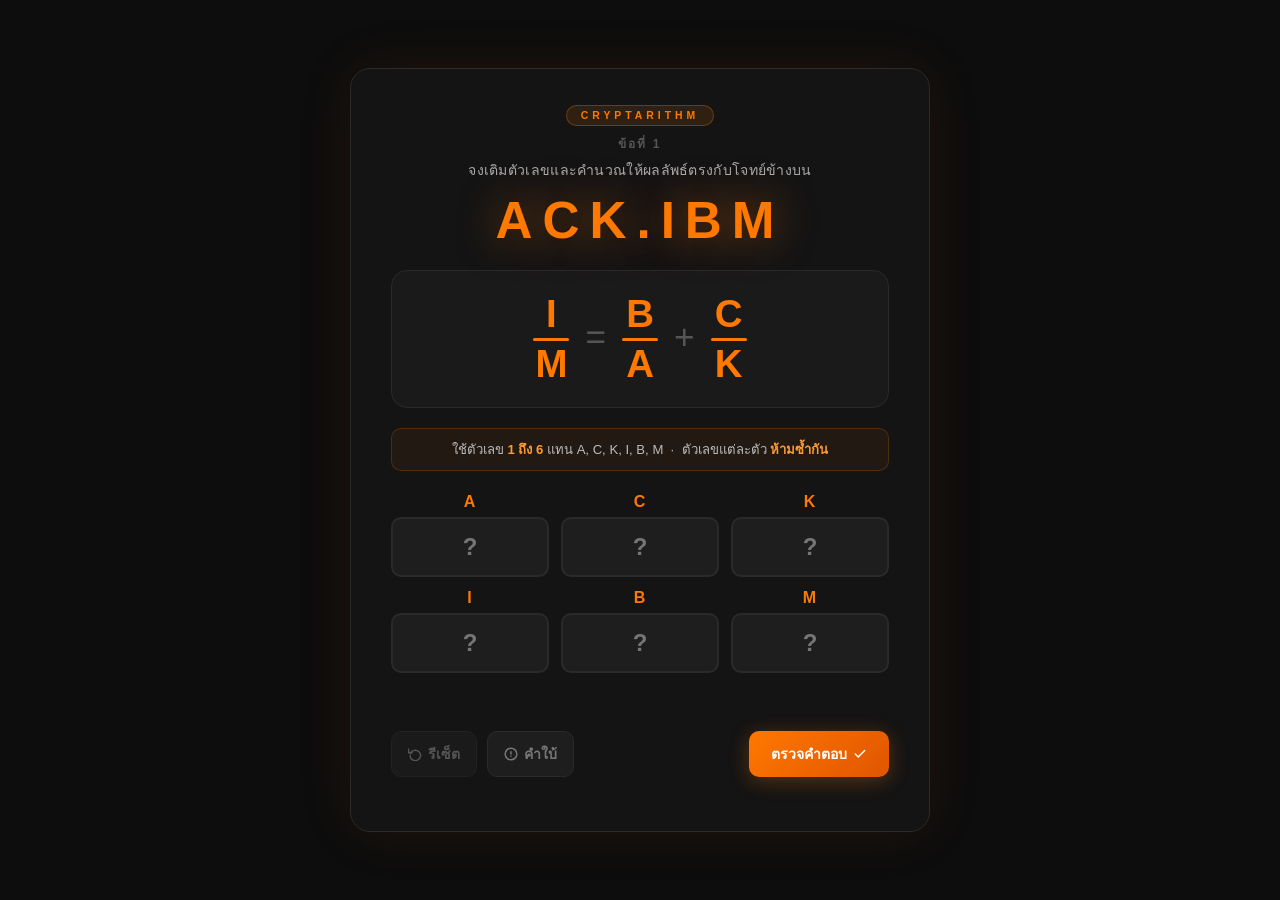
==== index.html @ 3244acc8 "1st" ====
<!DOCTYPE html>
<html lang="th">
<head>
<meta charset="UTF-8">
<meta name="viewport" content="width=device-width, initial-scale=1.0">
<title>Cryptarithm — ACK.IBM</title>
<link rel="stylesheet" href="style.css">
</head>
<body>
<canvas id="confetti"></canvas>

<div class="container">
  <div class="header">
    <div class="badge">CRYPTARITHM</div>
    <div class="question-number">ข้อที่ 1</div>
    <p class="subtitle">จงเติมตัวเลขและคำนวณให้ผลลัพธ์ตรงกับโจทย์ข้างบน</p>
    <h1>ACK.IBM</h1>
  </div>

  <div class="equation-box">
    <div class="fraction">
      <span class="num"><span class="letter">I</span></span>
      <span class="bar"></span>
      <span class="den"><span class="letter">M</span></span>
    </div>
    <span class="op">=</span>
    <div class="fraction">
      <span class="num"><span class="letter">B</span></span>
      <span class="bar"></span>
      <span class="den"><span class="letter">A</span></span>
    </div>
    <span class="op">+</span>
    <div class="fraction">
      <span class="num"><span class="letter">C</span></span>
      <span class="bar"></span>
      <span class="den"><span class="letter">K</span></span>
    </div>
  </div>

  <div class="rule-box">
    <div>
      ใช้ตัวเลข <strong>1 ถึง 6</strong> แทน A, C, K, I, B, M &nbsp;·&nbsp; ตัวเลขแต่ละตัว <strong>ห้ามซ้ำกัน</strong>
    </div>
  </div>

  <div class="inputs-grid">
    <div class="input-group">
      <label><span class="letter-label">A</span></label>
      <input type="number" id="inp-A" min="1" max="6" placeholder="?" oninput="onInput()">
    </div>
    <div class="input-group">
      <label><span class="letter-label">C</span></label>
      <input type="number" id="inp-C" min="1" max="6" placeholder="?" oninput="onInput()">
    </div>
    <div class="input-group">
      <label><span class="letter-label">K</span></label>
      <input type="number" id="inp-K" min="1" max="6" placeholder="?" oninput="onInput()">
    </div>
    <div class="input-group">
      <label><span class="letter-label">I</span></label>
      <input type="number" id="inp-I" min="1" max="6" placeholder="?" oninput="onInput()">
    </div>
    <div class="input-group">
      <label><span class="letter-label">B</span></label>
      <input type="number" id="inp-B" min="1" max="6" placeholder="?" oninput="onInput()">
    </div>
    <div class="input-group">
      <label><span class="letter-label">M</span></label>
      <input type="number" id="inp-M" min="1" max="6" placeholder="?" oninput="onInput()">
    </div>
  </div>

  <div class="preview-row" id="preview"></div>

  <div class="btn-row">
    <button class="btn-reset" onclick="resetGame()">
      <svg width="14" height="14" viewBox="0 0 24 24" fill="none" stroke="currentColor" stroke-width="2.5" stroke-linecap="round" stroke-linejoin="round"><polyline points="1 4 1 10 7 10"/><path d="M3.51 15a9 9 0 1 0 .49-3.5"/></svg>
      รีเซ็ต
    </button>
    <button class="btn-hint" onclick="giveHint()">
      <svg width="14" height="14" viewBox="0 0 24 24" fill="none" stroke="currentColor" stroke-width="2.5" stroke-linecap="round" stroke-linejoin="round"><circle cx="12" cy="12" r="10"/><line x1="12" y1="8" x2="12" y2="12"/><line x1="12" y1="16" x2="12.01" y2="16"/></svg>
      คำใบ้
    </button>
    <button class="btn-check" onclick="checkAnswer()">
      ตรวจคำตอบ
      <svg width="14" height="14" viewBox="0 0 24 24" fill="none" stroke="currentColor" stroke-width="2.5" stroke-linecap="round" stroke-linejoin="round"><polyline points="20 6 9 17 4 12"/></svg>
    </button>
  </div>
</div>

<!-- Result Modal -->
<div class="modal-overlay" id="modal" onclick="closeModal(event)">
  <div class="modal-box" id="modal-box">
    <div class="modal-icon" id="modal-icon"></div>
    <div class="modal-title" id="modal-title"></div>
    <div class="modal-body" id="modal-body"></div>
    <button class="modal-close" onclick="closeModal()">ปิด</button>
  </div>
</div>

<script src="game.js"></script>
</body>
</html>
---- style.css ----
* { box-sizing: border-box; margin: 0; padding: 0; }

body {
  font-family: 'Segoe UI', sans-serif;
  background: #0d0d0d;
  min-height: 100vh;
  display: flex;
  align-items: center;
  justify-content: center;
  color: #f0e6d3;
}

#confetti {
  position: fixed;
  top: 0; left: 0;
  width: 100%; height: 100%;
  pointer-events: none;
  z-index: 999;
}

.container {
  background: #141414;
  border: 1px solid #2a2a2a;
  border-radius: 20px;
  padding: 36px 40px;
  max-width: 580px;
  width: 92%;
  box-shadow: 0 0 60px rgba(255, 120, 0, 0.08);
}

/* Header */
.header { text-align: center; margin-bottom: 20px; }

.badge {
  display: inline-block;
  background: rgba(255,120,0,0.12);
  border: 1px solid rgba(255,120,0,0.3);
  color: #ff7800;
  font-size: 0.65rem;
  font-weight: 700;
  letter-spacing: 4px;
  padding: 4px 14px;
  border-radius: 20px;
  margin-bottom: 8px;
}

.subtitle {
  color: #aaa;
  font-size: 0.88rem;
  margin-bottom: 10px;
  letter-spacing: 0.3px;
}

.question-number {
  font-size: 0.75rem;
  font-weight: 700;
  color: #555;
  letter-spacing: 2px;
  text-transform: uppercase;
  margin-bottom: 6px;
}

h1 {
  font-size: 3.2rem;
  font-weight: 800;
  color: #ff7800;
  letter-spacing: 10px;
  text-shadow: 0 0 40px rgba(255,120,0,0.5);
  margin-bottom: 0;
}

/* Equation */
.equation-box {
  display: flex;
  align-items: center;
  justify-content: center;
  gap: 16px;
  background: #1a1a1a;
  border: 1px solid #2a2a2a;
  border-radius: 16px;
  padding: 24px;
  margin-bottom: 20px;
}

.fraction {
  display: flex;
  flex-direction: column;
  align-items: center;
  gap: 4px;
}

.fraction .num,
.fraction .den {
  font-size: 2.4rem;
  font-weight: 800;
  line-height: 1;
}

.fraction .bar {
  width: 100%;
  min-width: 36px;
  height: 3px;
  background: #ff7800;
  border-radius: 2px;
}

.fraction .letter { color: #ff7800; }

.op {
  font-size: 2.2rem;
  font-weight: 300;
  color: #555;
  margin-top: -4px;
}

/* Rule box */
.rule-box {
  display: flex;
  align-items: center;
  justify-content: center;
  background: rgba(255,120,0,0.06);
  border: 1px solid rgba(255,120,0,0.2);
  border-radius: 10px;
  padding: 10px 18px;
  font-size: 0.82rem;
  color: #bbb;
  line-height: 1.6;
  margin-bottom: 22px;
  text-align: center;
}

.rule-box strong { color: #ff9933; }

/* Inputs */
.inputs-grid {
  display: grid;
  grid-template-columns: repeat(3, 1fr);
  gap: 12px;
  margin-bottom: 16px;
}

.input-group {
  display: flex;
  flex-direction: column;
  align-items: center;
  gap: 6px;
}

.input-group label {
  font-size: 0.75rem;
  color: #555;
  letter-spacing: 1px;
  text-transform: uppercase;
}

.letter-label {
  font-size: 1rem;
  font-weight: 800;
  color: #ff7800;
}

.input-group input {
  width: 100%;
  background: #1e1e1e;
  border: 2px solid #2a2a2a;
  border-radius: 10px;
  padding: 14px 8px;
  font-size: 1.5rem;
  font-weight: 800;
  color: #f0e6d3;
  text-align: center;
  outline: none;
  transition: border-color 0.2s, background 0.2s;
  -moz-appearance: textfield;
}

.input-group input::-webkit-outer-spin-button,
.input-group input::-webkit-inner-spin-button { -webkit-appearance: none; }

.input-group input:focus { border-color: #ff7800; }
.input-group input.correct { border-color: #4ecdc4; background: rgba(78,205,196,0.1); color: #4ecdc4; }
.input-group input.wrong   { border-color: #e94560; background: rgba(233,69,96,0.08); color: #e94560; }

/* Preview */
.preview-row {
  text-align: center;
  font-size: 0.85rem;
  color: #444;
  min-height: 22px;
  margin-bottom: 20px;
  font-family: monospace;
  letter-spacing: 0.5px;
}

/* Buttons */
.btn-row {
  display: flex;
  gap: 10px;
  margin-bottom: 18px;
  align-items: center;
}

button {
  display: flex;
  align-items: center;
  justify-content: center;
  gap: 6px;
  padding: 11px 16px;
  border: none;
  border-radius: 10px;
  font-size: 0.88rem;
  font-weight: 700;
  cursor: pointer;
  transition: transform 0.1s, opacity 0.2s;
}

button:active { transform: scale(0.97); }

.btn-check {
  margin-left: auto;
  background: linear-gradient(135deg, #ff7800, #e05500);
  color: #fff;
  box-shadow: 0 4px 20px rgba(255,120,0,0.3);
  padding: 12px 22px;
}

.btn-hint {
  background: #1e1e1e;
  color: #777;
  border: 1px solid #2a2a2a;
}

.btn-hint:hover { color: #ff7800; border-color: #ff7800; }

.btn-reset {
  background: #1a1a1a;
  color: #555;
  border: 1px solid #222;
}

/* Message */
#message {
  border-radius: 12px;
  padding: 12px 16px;
  font-size: 0.88rem;
  line-height: 1.7;
  min-height: 20px;
  transition: all 0.3s;
}

#message.success {
  background: rgba(78,205,196,0.1);
  border: 1px solid rgba(78,205,196,0.3);
  color: #4ecdc4;
  font-weight: 700;
}

#message.error {
  background: rgba(233,69,96,0.08);
  border: 1px solid rgba(233,69,96,0.25);
  color: #e94560;
}

#message.hint {
  background: rgba(255,120,0,0.08);
  border: 1px solid rgba(255,120,0,0.2);
  color: #ff9933;
}

/* Modal */
.modal-overlay {
  position: fixed;
  inset: 0;
  background: rgba(0,0,0,0.7);
  backdrop-filter: blur(6px);
  display: flex;
  align-items: center;
  justify-content: center;
  z-index: 1000;
  opacity: 0;
  pointer-events: none;
  transition: opacity 0.25s;
}

.modal-overlay.show {
  opacity: 1;
  pointer-events: all;
}

.modal-box {
  background: #fff;
  color: #111;
  border-radius: 20px;
  padding: 40px 36px 32px;
  max-width: 420px;
  width: 88%;
  text-align: center;
  transform: scale(0.9) translateY(16px);
  transition: transform 0.25s cubic-bezier(0.34,1.56,0.64,1);
  position: relative;
}

.modal-overlay.show .modal-box {
  transform: scale(1) translateY(0);
}

.modal-icon {
  font-size: 3rem;
  margin-bottom: 12px;
  line-height: 1;
}

.modal-title {
  font-size: 1.4rem;
  font-weight: 800;
  margin-bottom: 14px;
  letter-spacing: 0.5px;
}

.modal-title.success { color: #16a34a; }
.modal-title.error   { color: #dc2626; }
.modal-title.hint    { color: #ff7800; }

.modal-body {
  font-size: 0.9rem;
  color: #444;
  line-height: 1.9;
  white-space: pre-line;
  font-family: monospace;
  background: #f5f5f5;
  border-radius: 10px;
  padding: 14px 16px;
  margin-bottom: 24px;
  text-align: left;
}

.modal-close {
  flex: none;
  background: #111;
  color: #fff;
  border: none;
  border-radius: 10px;
  padding: 12px 32px;
  font-size: 0.9rem;
  font-weight: 700;
  cursor: pointer;
  transition: background 0.2s;
  width: 100%;
}

.modal-close:hover { background: #333; }

/* Sparkle ring for success */
.modal-box.success-ring {
  box-shadow: 0 0 0 4px #16a34a33, 0 20px 60px rgba(0,0,0,0.2);
}
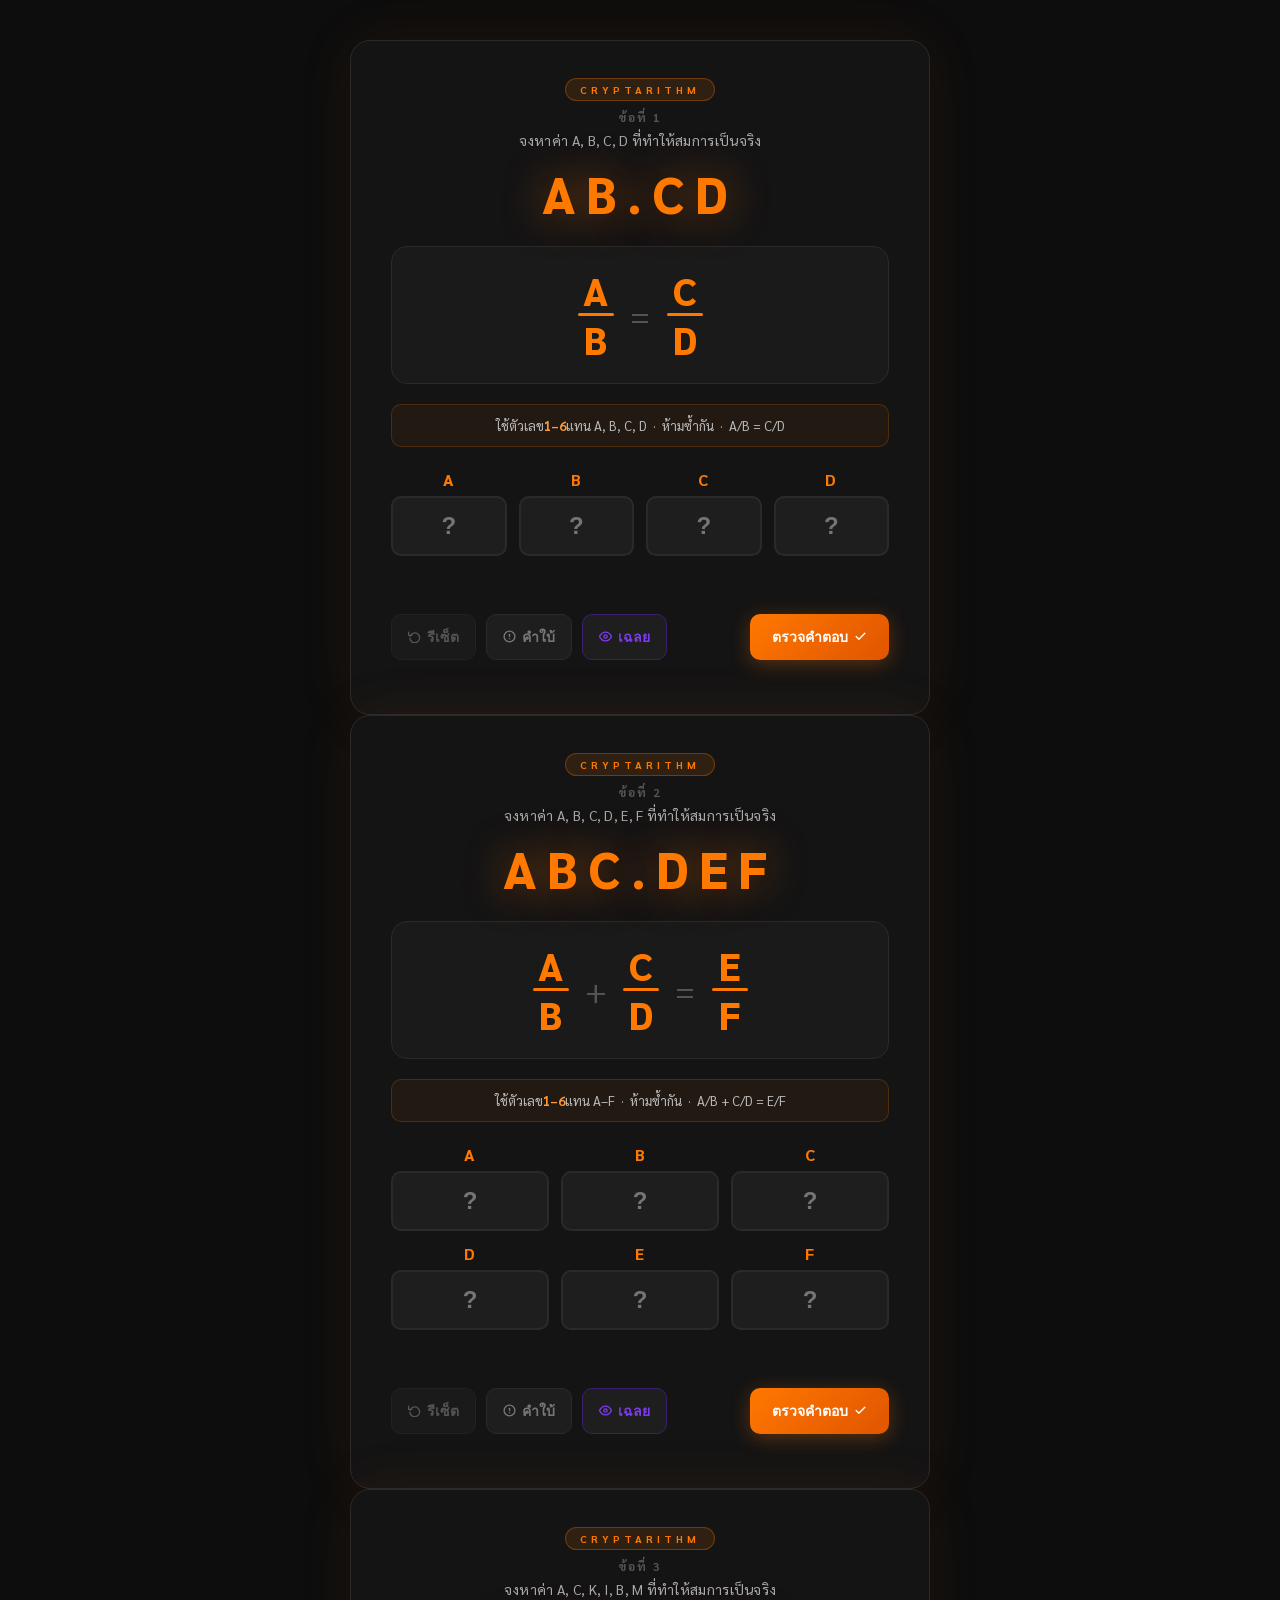
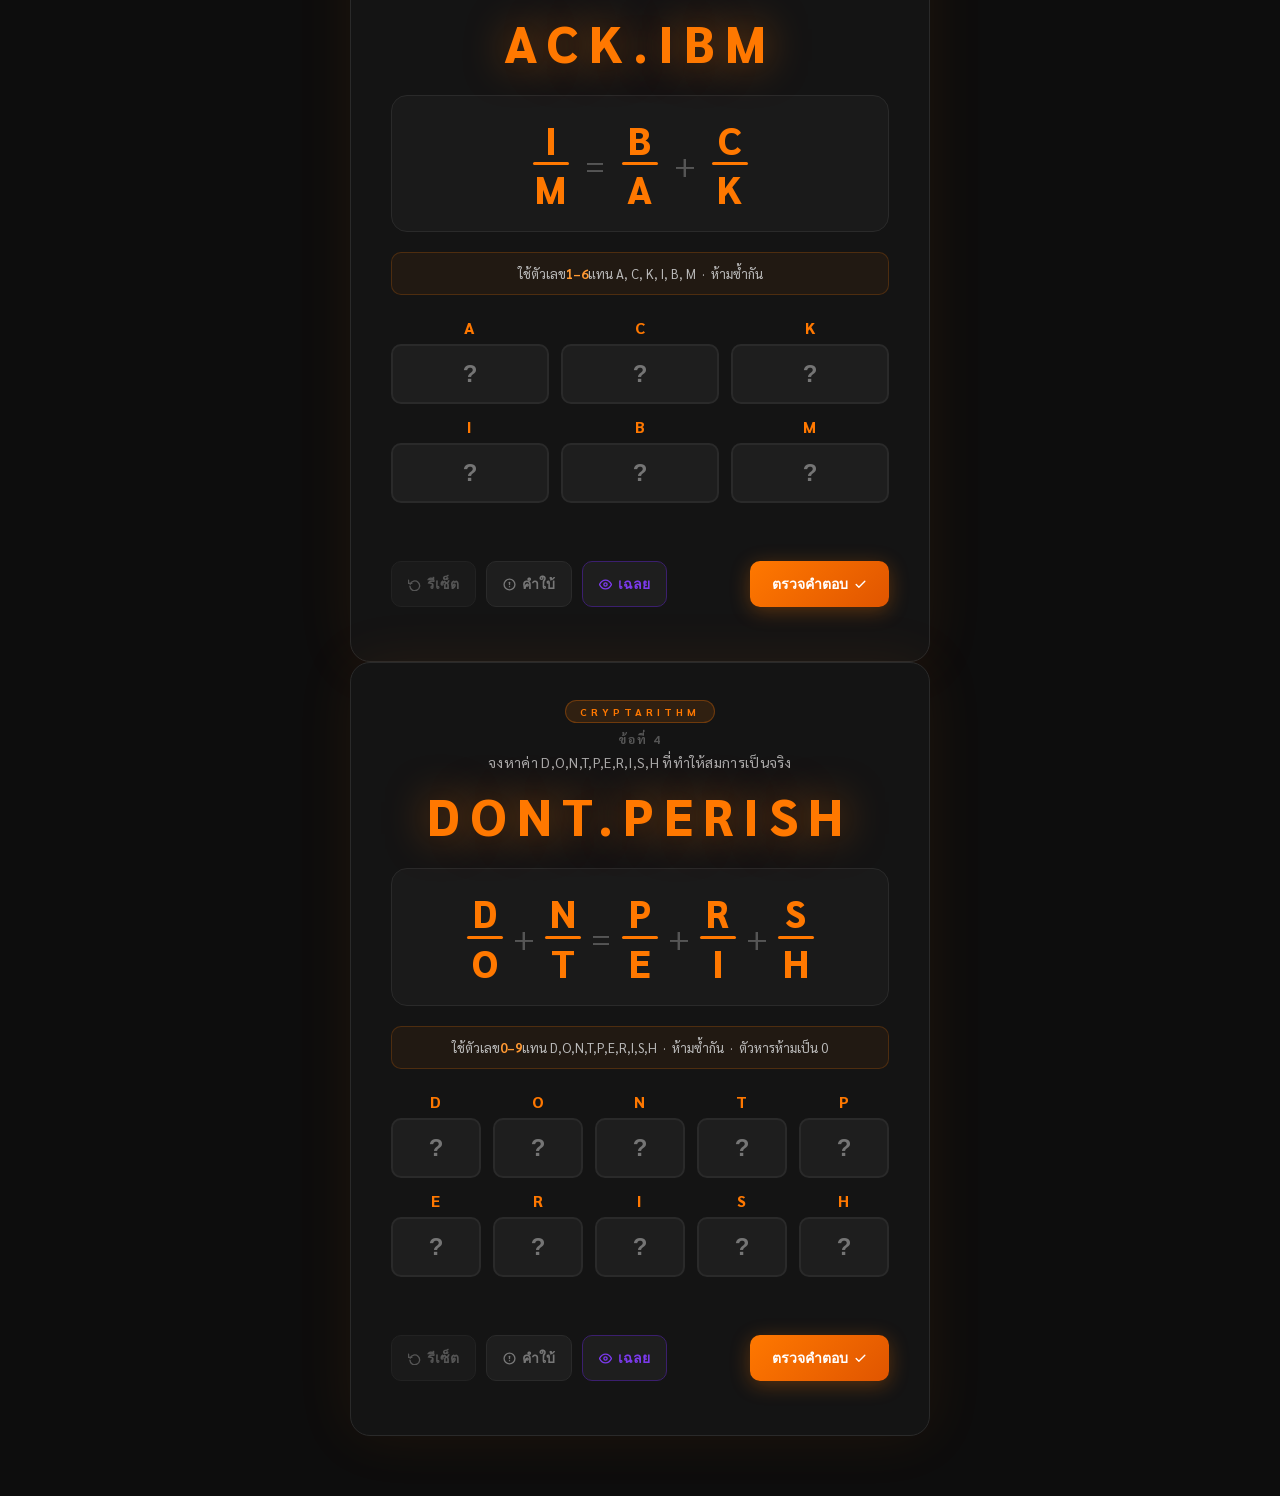
==== commit dd7e5297: "2st" ====
--- a/index.html
+++ b/index.html
@@ -3,92 +3,152 @@
 <head>
 <meta charset="UTF-8">
 <meta name="viewport" content="width=device-width, initial-scale=1.0">
-<title>Cryptarithm — ACK.IBM</title>
+<title>Cryptarithm Puzzles</title>
+<link rel="preconnect" href="https://fonts.googleapis.com">
+<link rel="preconnect" href="https://fonts.gstatic.com" crossorigin>
+<link href="https://fonts.googleapis.com/css2?family=Sarabun:wght@400;600;700;800&family=Space+Grotesk:wght@400;700;800&display=swap" rel="stylesheet">
 <link rel="stylesheet" href="style.css">
 </head>
 <body>
 <canvas id="confetti"></canvas>
 
+<!-- Q1 -->
 <div class="container">
   <div class="header">
     <div class="badge">CRYPTARITHM</div>
     <div class="question-number">ข้อที่ 1</div>
-    <p class="subtitle">จงเติมตัวเลขและคำนวณให้ผลลัพธ์ตรงกับโจทย์ข้างบน</p>
-    <h1>ACK.IBM</h1>
+    <p class="subtitle">จงหาค่า A, B, C, D ที่ทำให้สมการเป็นจริง</p>
+    <h1>AB.CD</h1>
   </div>
-
   <div class="equation-box">
-    <div class="fraction">
-      <span class="num"><span class="letter">I</span></span>
-      <span class="bar"></span>
-      <span class="den"><span class="letter">M</span></span>
-    </div>
+    <div class="fraction"><span class="num"><span class="letter">A</span></span><span class="bar"></span><span class="den"><span class="letter">B</span></span></div>
     <span class="op">=</span>
-    <div class="fraction">
-      <span class="num"><span class="letter">B</span></span>
-      <span class="bar"></span>
-      <span class="den"><span class="letter">A</span></span>
-    </div>
-    <span class="op">+</span>
-    <div class="fraction">
-      <span class="num"><span class="letter">C</span></span>
-      <span class="bar"></span>
-      <span class="den"><span class="letter">K</span></span>
-    </div>
+    <div class="fraction"><span class="num"><span class="letter">C</span></span><span class="bar"></span><span class="den"><span class="letter">D</span></span></div>
   </div>
-
-  <div class="rule-box">
-    <div>
-      ใช้ตัวเลข <strong>1 ถึง 6</strong> แทน A, C, K, I, B, M &nbsp;·&nbsp; ตัวเลขแต่ละตัว <strong>ห้ามซ้ำกัน</strong>
-    </div>
+  <div class="rule-box">ใช้ตัวเลข <strong>1–6</strong> แทน A, B, C, D &nbsp;·&nbsp; ห้ามซ้ำกัน &nbsp;·&nbsp; A/B = C/D</div>
+  <div class="inputs-grid" style="grid-template-columns:repeat(4,1fr)">
+    <div class="input-group"><label><span class="letter-label">A</span></label><input type="number" id="q1-A" min="1" max="6" placeholder="?" oninput="Q1.preview()"></div>
+    <div class="input-group"><label><span class="letter-label">B</span></label><input type="number" id="q1-B" min="1" max="6" placeholder="?" oninput="Q1.preview()"></div>
+    <div class="input-group"><label><span class="letter-label">C</span></label><input type="number" id="q1-C" min="1" max="6" placeholder="?" oninput="Q1.preview()"></div>
+    <div class="input-group"><label><span class="letter-label">D</span></label><input type="number" id="q1-D" min="1" max="6" placeholder="?" oninput="Q1.preview()"></div>
   </div>
-
-  <div class="inputs-grid">
-    <div class="input-group">
-      <label><span class="letter-label">A</span></label>
-      <input type="number" id="inp-A" min="1" max="6" placeholder="?" oninput="onInput()">
-    </div>
-    <div class="input-group">
-      <label><span class="letter-label">C</span></label>
-      <input type="number" id="inp-C" min="1" max="6" placeholder="?" oninput="onInput()">
-    </div>
-    <div class="input-group">
-      <label><span class="letter-label">K</span></label>
-      <input type="number" id="inp-K" min="1" max="6" placeholder="?" oninput="onInput()">
-    </div>
-    <div class="input-group">
-      <label><span class="letter-label">I</span></label>
-      <input type="number" id="inp-I" min="1" max="6" placeholder="?" oninput="onInput()">
-    </div>
-    <div class="input-group">
-      <label><span class="letter-label">B</span></label>
-      <input type="number" id="inp-B" min="1" max="6" placeholder="?" oninput="onInput()">
-    </div>
-    <div class="input-group">
-      <label><span class="letter-label">M</span></label>
-      <input type="number" id="inp-M" min="1" max="6" placeholder="?" oninput="onInput()">
-    </div>
-  </div>
-
-  <div class="preview-row" id="preview"></div>
-
+  <div class="preview-row" id="prev1"></div>
   <div class="btn-row">
-    <button class="btn-reset" onclick="resetGame()">
-      <svg width="14" height="14" viewBox="0 0 24 24" fill="none" stroke="currentColor" stroke-width="2.5" stroke-linecap="round" stroke-linejoin="round"><polyline points="1 4 1 10 7 10"/><path d="M3.51 15a9 9 0 1 0 .49-3.5"/></svg>
-      รีเซ็ต
-    </button>
-    <button class="btn-hint" onclick="giveHint()">
-      <svg width="14" height="14" viewBox="0 0 24 24" fill="none" stroke="currentColor" stroke-width="2.5" stroke-linecap="round" stroke-linejoin="round"><circle cx="12" cy="12" r="10"/><line x1="12" y1="8" x2="12" y2="12"/><line x1="12" y1="16" x2="12.01" y2="16"/></svg>
-      คำใบ้
-    </button>
-    <button class="btn-check" onclick="checkAnswer()">
-      ตรวจคำตอบ
-      <svg width="14" height="14" viewBox="0 0 24 24" fill="none" stroke="currentColor" stroke-width="2.5" stroke-linecap="round" stroke-linejoin="round"><polyline points="20 6 9 17 4 12"/></svg>
-    </button>
+    <button class="btn-reset" onclick="Q1.reset()"><svg width="13" height="13" viewBox="0 0 24 24" fill="none" stroke="currentColor" stroke-width="2.5" stroke-linecap="round" stroke-linejoin="round"><polyline points="1 4 1 10 7 10"/><path d="M3.51 15a9 9 0 1 0 .49-3.5"/></svg>รีเซ็ต</button>
+    <button class="btn-hint"  onclick="Q1.hint()"><svg width="13" height="13" viewBox="0 0 24 24" fill="none" stroke="currentColor" stroke-width="2.5" stroke-linecap="round" stroke-linejoin="round"><circle cx="12" cy="12" r="10"/><line x1="12" y1="8" x2="12" y2="12"/><line x1="12" y1="16" x2="12.01" y2="16"/></svg>คำใบ้</button>
+    <button class="btn-answer" onclick="Q1.reveal()"><svg width="13" height="13" viewBox="0 0 24 24" fill="none" stroke="currentColor" stroke-width="2.5" stroke-linecap="round" stroke-linejoin="round"><path d="M1 12s4-8 11-8 11 8 11 8-4 8-11 8-11-8-11-8z"/><circle cx="12" cy="12" r="3"/></svg>เฉลย</button>
+    <button class="btn-check"  onclick="Q1.check()">ตรวจคำตอบ<svg width="13" height="13" viewBox="0 0 24 24" fill="none" stroke="currentColor" stroke-width="2.5" stroke-linecap="round" stroke-linejoin="round"><polyline points="20 6 9 17 4 12"/></svg></button>
   </div>
 </div>
 
-<!-- Result Modal -->
+<!-- Q2 -->
+<div class="container">
+  <div class="header">
+    <div class="badge">CRYPTARITHM</div>
+    <div class="question-number">ข้อที่ 2</div>
+    <p class="subtitle">จงหาค่า A, B, C, D, E, F ที่ทำให้สมการเป็นจริง</p>
+    <h1>ABC.DEF</h1>
+  </div>
+  <div class="equation-box">
+    <div class="fraction"><span class="num"><span class="letter">A</span></span><span class="bar"></span><span class="den"><span class="letter">B</span></span></div>
+    <span class="op">+</span>
+    <div class="fraction"><span class="num"><span class="letter">C</span></span><span class="bar"></span><span class="den"><span class="letter">D</span></span></div>
+    <span class="op">=</span>
+    <div class="fraction"><span class="num"><span class="letter">E</span></span><span class="bar"></span><span class="den"><span class="letter">F</span></span></div>
+  </div>
+  <div class="rule-box">ใช้ตัวเลข <strong>1–6</strong> แทน A–F &nbsp;·&nbsp; ห้ามซ้ำกัน &nbsp;·&nbsp; A/B + C/D = E/F</div>
+  <div class="inputs-grid" style="grid-template-columns:repeat(3,1fr)">
+    <div class="input-group"><label><span class="letter-label">A</span></label><input type="number" id="q2-A" min="1" max="6" placeholder="?" oninput="Q2.preview()"></div>
+    <div class="input-group"><label><span class="letter-label">B</span></label><input type="number" id="q2-B" min="1" max="6" placeholder="?" oninput="Q2.preview()"></div>
+    <div class="input-group"><label><span class="letter-label">C</span></label><input type="number" id="q2-C" min="1" max="6" placeholder="?" oninput="Q2.preview()"></div>
+    <div class="input-group"><label><span class="letter-label">D</span></label><input type="number" id="q2-D" min="1" max="6" placeholder="?" oninput="Q2.preview()"></div>
+    <div class="input-group"><label><span class="letter-label">E</span></label><input type="number" id="q2-E" min="1" max="6" placeholder="?" oninput="Q2.preview()"></div>
+    <div class="input-group"><label><span class="letter-label">F</span></label><input type="number" id="q2-F" min="1" max="6" placeholder="?" oninput="Q2.preview()"></div>
+  </div>
+  <div class="preview-row" id="prev2"></div>
+  <div class="btn-row">
+    <button class="btn-reset"  onclick="Q2.reset()"><svg width="13" height="13" viewBox="0 0 24 24" fill="none" stroke="currentColor" stroke-width="2.5" stroke-linecap="round" stroke-linejoin="round"><polyline points="1 4 1 10 7 10"/><path d="M3.51 15a9 9 0 1 0 .49-3.5"/></svg>รีเซ็ต</button>
+    <button class="btn-hint"   onclick="Q2.hint()"><svg width="13" height="13" viewBox="0 0 24 24" fill="none" stroke="currentColor" stroke-width="2.5" stroke-linecap="round" stroke-linejoin="round"><circle cx="12" cy="12" r="10"/><line x1="12" y1="8" x2="12" y2="12"/><line x1="12" y1="16" x2="12.01" y2="16"/></svg>คำใบ้</button>
+    <button class="btn-answer" onclick="Q2.reveal()"><svg width="13" height="13" viewBox="0 0 24 24" fill="none" stroke="currentColor" stroke-width="2.5" stroke-linecap="round" stroke-linejoin="round"><path d="M1 12s4-8 11-8 11 8 11 8-4 8-11 8-11-8-11-8z"/><circle cx="12" cy="12" r="3"/></svg>เฉลย</button>
+    <button class="btn-check"  onclick="Q2.check()">ตรวจคำตอบ<svg width="13" height="13" viewBox="0 0 24 24" fill="none" stroke="currentColor" stroke-width="2.5" stroke-linecap="round" stroke-linejoin="round"><polyline points="20 6 9 17 4 12"/></svg></button>
+  </div>
+</div>
+
+<!-- Q3 -->
+<div class="container">
+  <div class="header">
+    <div class="badge">CRYPTARITHM</div>
+    <div class="question-number">ข้อที่ 3</div>
+    <p class="subtitle">จงหาค่า A, C, K, I, B, M ที่ทำให้สมการเป็นจริง</p>
+    <h1>ACK.IBM</h1>
+  </div>
+  <div class="equation-box">
+    <div class="fraction"><span class="num"><span class="letter">I</span></span><span class="bar"></span><span class="den"><span class="letter">M</span></span></div>
+    <span class="op">=</span>
+    <div class="fraction"><span class="num"><span class="letter">B</span></span><span class="bar"></span><span class="den"><span class="letter">A</span></span></div>
+    <span class="op">+</span>
+    <div class="fraction"><span class="num"><span class="letter">C</span></span><span class="bar"></span><span class="den"><span class="letter">K</span></span></div>
+  </div>
+  <div class="rule-box">ใช้ตัวเลข <strong>1–6</strong> แทน A, C, K, I, B, M &nbsp;·&nbsp; ห้ามซ้ำกัน</div>
+  <div class="inputs-grid" style="grid-template-columns:repeat(3,1fr)">
+    <div class="input-group"><label><span class="letter-label">A</span></label><input type="number" id="q3-A" min="1" max="6" placeholder="?" oninput="Q3.preview()"></div>
+    <div class="input-group"><label><span class="letter-label">C</span></label><input type="number" id="q3-C" min="1" max="6" placeholder="?" oninput="Q3.preview()"></div>
+    <div class="input-group"><label><span class="letter-label">K</span></label><input type="number" id="q3-K" min="1" max="6" placeholder="?" oninput="Q3.preview()"></div>
+    <div class="input-group"><label><span class="letter-label">I</span></label><input type="number" id="q3-I" min="1" max="6" placeholder="?" oninput="Q3.preview()"></div>
+    <div class="input-group"><label><span class="letter-label">B</span></label><input type="number" id="q3-B" min="1" max="6" placeholder="?" oninput="Q3.preview()"></div>
+    <div class="input-group"><label><span class="letter-label">M</span></label><input type="number" id="q3-M" min="1" max="6" placeholder="?" oninput="Q3.preview()"></div>
+  </div>
+  <div class="preview-row" id="prev3"></div>
+  <div class="btn-row">
+    <button class="btn-reset"  onclick="Q3.reset()"><svg width="13" height="13" viewBox="0 0 24 24" fill="none" stroke="currentColor" stroke-width="2.5" stroke-linecap="round" stroke-linejoin="round"><polyline points="1 4 1 10 7 10"/><path d="M3.51 15a9 9 0 1 0 .49-3.5"/></svg>รีเซ็ต</button>
+    <button class="btn-hint"   onclick="Q3.hint()"><svg width="13" height="13" viewBox="0 0 24 24" fill="none" stroke="currentColor" stroke-width="2.5" stroke-linecap="round" stroke-linejoin="round"><circle cx="12" cy="12" r="10"/><line x1="12" y1="8" x2="12" y2="12"/><line x1="12" y1="16" x2="12.01" y2="16"/></svg>คำใบ้</button>
+    <button class="btn-answer" onclick="Q3.reveal()"><svg width="13" height="13" viewBox="0 0 24 24" fill="none" stroke="currentColor" stroke-width="2.5" stroke-linecap="round" stroke-linejoin="round"><path d="M1 12s4-8 11-8 11 8 11 8-4 8-11 8-11-8-11-8z"/><circle cx="12" cy="12" r="3"/></svg>เฉลย</button>
+    <button class="btn-check"  onclick="Q3.check()">ตรวจคำตอบ<svg width="13" height="13" viewBox="0 0 24 24" fill="none" stroke="currentColor" stroke-width="2.5" stroke-linecap="round" stroke-linejoin="round"><polyline points="20 6 9 17 4 12"/></svg></button>
+  </div>
+</div>
+
+<!-- Q4 -->
+<div class="container">
+  <div class="header">
+    <div class="badge">CRYPTARITHM</div>
+    <div class="question-number">ข้อที่ 4</div>
+    <p class="subtitle">จงหาค่า D,O,N,T,P,E,R,I,S,H ที่ทำให้สมการเป็นจริง</p>
+    <h1>DONT.PERISH</h1>
+  </div>
+  <div class="equation-box" style="gap:10px;flex-wrap:wrap">
+    <div class="fraction"><span class="num"><span class="letter">D</span></span><span class="bar"></span><span class="den"><span class="letter">O</span></span></div>
+    <span class="op">+</span>
+    <div class="fraction"><span class="num"><span class="letter">N</span></span><span class="bar"></span><span class="den"><span class="letter">T</span></span></div>
+    <span class="op">=</span>
+    <div class="fraction"><span class="num"><span class="letter">P</span></span><span class="bar"></span><span class="den"><span class="letter">E</span></span></div>
+    <span class="op">+</span>
+    <div class="fraction"><span class="num"><span class="letter">R</span></span><span class="bar"></span><span class="den"><span class="letter">I</span></span></div>
+    <span class="op">+</span>
+    <div class="fraction"><span class="num"><span class="letter">S</span></span><span class="bar"></span><span class="den"><span class="letter">H</span></span></div>
+  </div>
+  <div class="rule-box">ใช้ตัวเลข <strong>0–9</strong> แทน D,O,N,T,P,E,R,I,S,H &nbsp;·&nbsp; ห้ามซ้ำกัน &nbsp;·&nbsp; ตัวหารห้ามเป็น 0</div>
+  <div class="inputs-grid" style="grid-template-columns:repeat(5,1fr)">
+    <div class="input-group"><label><span class="letter-label">D</span></label><input type="number" id="q4-D" min="0" max="9" placeholder="?" oninput="Q4.preview()"></div>
+    <div class="input-group"><label><span class="letter-label">O</span></label><input type="number" id="q4-O" min="0" max="9" placeholder="?" oninput="Q4.preview()"></div>
+    <div class="input-group"><label><span class="letter-label">N</span></label><input type="number" id="q4-N" min="0" max="9" placeholder="?" oninput="Q4.preview()"></div>
+    <div class="input-group"><label><span class="letter-label">T</span></label><input type="number" id="q4-T" min="0" max="9" placeholder="?" oninput="Q4.preview()"></div>
+    <div class="input-group"><label><span class="letter-label">P</span></label><input type="number" id="q4-P" min="0" max="9" placeholder="?" oninput="Q4.preview()"></div>
+    <div class="input-group"><label><span class="letter-label">E</span></label><input type="number" id="q4-E" min="0" max="9" placeholder="?" oninput="Q4.preview()"></div>
+    <div class="input-group"><label><span class="letter-label">R</span></label><input type="number" id="q4-R" min="0" max="9" placeholder="?" oninput="Q4.preview()"></div>
+    <div class="input-group"><label><span class="letter-label">I</span></label><input type="number" id="q4-I" min="0" max="9" placeholder="?" oninput="Q4.preview()"></div>
+    <div class="input-group"><label><span class="letter-label">S</span></label><input type="number" id="q4-S" min="0" max="9" placeholder="?" oninput="Q4.preview()"></div>
+    <div class="input-group"><label><span class="letter-label">H</span></label><input type="number" id="q4-H" min="0" max="9" placeholder="?" oninput="Q4.preview()"></div>
+  </div>
+  <div class="preview-row" id="prev4"></div>
+  <div class="btn-row">
+    <button class="btn-reset"  onclick="Q4.reset()"><svg width="13" height="13" viewBox="0 0 24 24" fill="none" stroke="currentColor" stroke-width="2.5" stroke-linecap="round" stroke-linejoin="round"><polyline points="1 4 1 10 7 10"/><path d="M3.51 15a9 9 0 1 0 .49-3.5"/></svg>รีเซ็ต</button>
+    <button class="btn-hint"   onclick="Q4.hint()"><svg width="13" height="13" viewBox="0 0 24 24" fill="none" stroke="currentColor" stroke-width="2.5" stroke-linecap="round" stroke-linejoin="round"><circle cx="12" cy="12" r="10"/><line x1="12" y1="8" x2="12" y2="12"/><line x1="12" y1="16" x2="12.01" y2="16"/></svg>คำใบ้</button>
+    <button class="btn-answer" onclick="Q4.reveal()"><svg width="13" height="13" viewBox="0 0 24 24" fill="none" stroke="currentColor" stroke-width="2.5" stroke-linecap="round" stroke-linejoin="round"><path d="M1 12s4-8 11-8 11 8 11 8-4 8-11 8-11-8-11-8z"/><circle cx="12" cy="12" r="3"/></svg>เฉลย</button>
+    <button class="btn-check"  onclick="Q4.check()">ตรวจคำตอบ<svg width="13" height="13" viewBox="0 0 24 24" fill="none" stroke="currentColor" stroke-width="2.5" stroke-linecap="round" stroke-linejoin="round"><polyline points="20 6 9 17 4 12"/></svg></button>
+  </div>
+</div>
+
+<!-- Modal -->
 <div class="modal-overlay" id="modal" onclick="closeModal(event)">
   <div class="modal-box" id="modal-box">
     <div class="modal-icon" id="modal-icon"></div>
--- a/style.css
+++ b/style.css
@@ -1,12 +1,14 @@
 * { box-sizing: border-box; margin: 0; padding: 0; }
 
 body {
-  font-family: 'Segoe UI', sans-serif;
+  font-family: 'Sarabun', 'Space Grotesk', sans-serif;
   background: #0d0d0d;
   min-height: 100vh;
   display: flex;
-  align-items: center;
-  justify-content: center;
+  flex-direction: column;
+  align-items: center;
+  justify-content: flex-start;
+  padding: 40px 16px 60px;
   color: #f0e6d3;
 }
 
@@ -231,6 +233,14 @@
 }
 
 .btn-hint:hover { color: #ff7800; border-color: #ff7800; }
+
+.btn-answer {
+  background: #1e1e1e;
+  color: #7c3aed;
+  border: 1px solid #3b1f6e;
+}
+
+.btn-answer:hover { color: #a855f7; border-color: #a855f7; }
 
 .btn-reset {
   background: #1a1a1a;
@@ -319,7 +329,7 @@
 
 .modal-title.success { color: #16a34a; }
 .modal-title.error   { color: #dc2626; }
-.modal-title.hint    { color: #ff7800; }
+.modal-title.answer  { color: #7c3aed; }
 
 .modal-body {
   font-size: 0.9rem;
@@ -354,3 +364,5 @@
 .modal-box.success-ring {
   box-shadow: 0 0 0 4px #16a34a33, 0 20px 60px rgba(0,0,0,0.2);
 }
+
+.modal-title.hint    { color: #ff7800; }
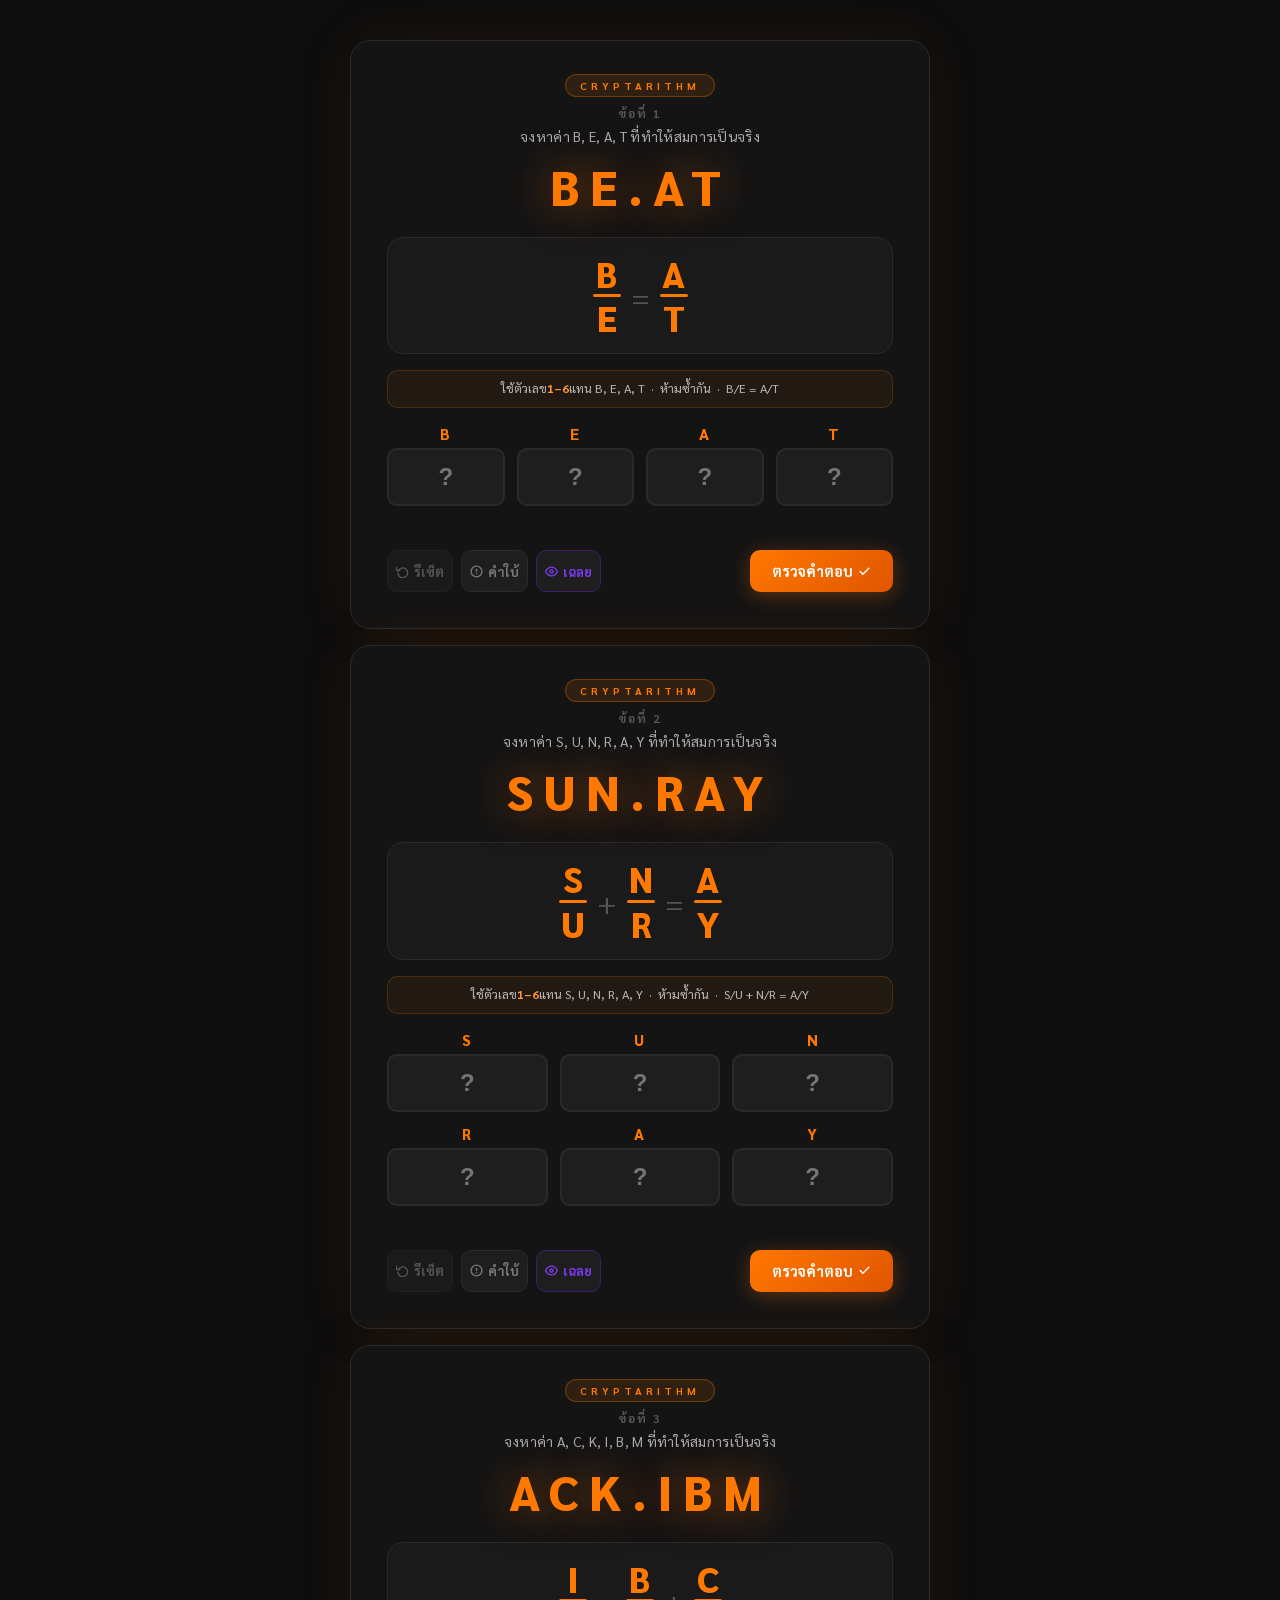
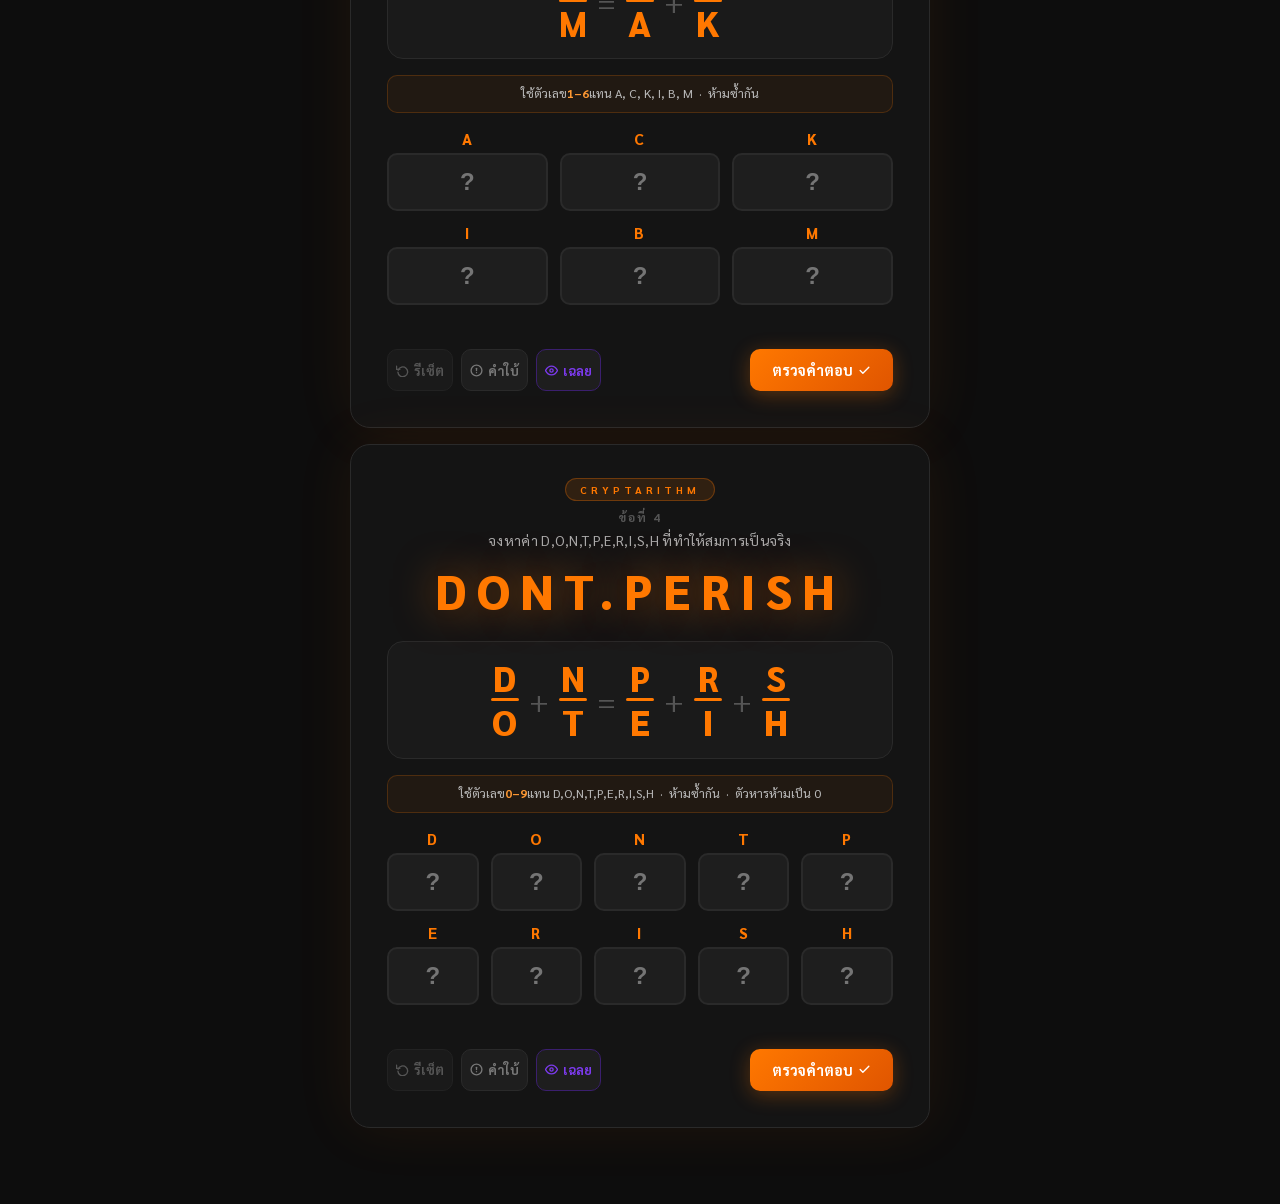
==== commit 3cdefc0a: "new2" ====
--- a/index.html
+++ b/index.html
@@ -17,20 +17,20 @@
   <div class="header">
     <div class="badge">CRYPTARITHM</div>
     <div class="question-number">ข้อที่ 1</div>
-    <p class="subtitle">จงหาค่า A, B, C, D ที่ทำให้สมการเป็นจริง</p>
-    <h1>AB.CD</h1>
+    <p class="subtitle">จงหาค่า B, E, A, T ที่ทำให้สมการเป็นจริง</p>
+    <h1>BE.AT</h1>
   </div>
   <div class="equation-box">
-    <div class="fraction"><span class="num"><span class="letter">A</span></span><span class="bar"></span><span class="den"><span class="letter">B</span></span></div>
+    <div class="fraction"><span class="num"><span class="letter">B</span></span><span class="bar"></span><span class="den"><span class="letter">E</span></span></div>
     <span class="op">=</span>
-    <div class="fraction"><span class="num"><span class="letter">C</span></span><span class="bar"></span><span class="den"><span class="letter">D</span></span></div>
+    <div class="fraction"><span class="num"><span class="letter">A</span></span><span class="bar"></span><span class="den"><span class="letter">T</span></span></div>
   </div>
-  <div class="rule-box">ใช้ตัวเลข <strong>1–6</strong> แทน A, B, C, D &nbsp;·&nbsp; ห้ามซ้ำกัน &nbsp;·&nbsp; A/B = C/D</div>
+  <div class="rule-box">ใช้ตัวเลข <strong>1–6</strong> แทน B, E, A, T &nbsp;·&nbsp; ห้ามซ้ำกัน &nbsp;·&nbsp; B/E = A/T</div>
   <div class="inputs-grid" style="grid-template-columns:repeat(4,1fr)">
+    <div class="input-group"><label><span class="letter-label">B</span></label><input type="number" id="q1-B" min="1" max="6" placeholder="?" oninput="Q1.preview()"></div>
+    <div class="input-group"><label><span class="letter-label">E</span></label><input type="number" id="q1-E" min="1" max="6" placeholder="?" oninput="Q1.preview()"></div>
     <div class="input-group"><label><span class="letter-label">A</span></label><input type="number" id="q1-A" min="1" max="6" placeholder="?" oninput="Q1.preview()"></div>
-    <div class="input-group"><label><span class="letter-label">B</span></label><input type="number" id="q1-B" min="1" max="6" placeholder="?" oninput="Q1.preview()"></div>
-    <div class="input-group"><label><span class="letter-label">C</span></label><input type="number" id="q1-C" min="1" max="6" placeholder="?" oninput="Q1.preview()"></div>
-    <div class="input-group"><label><span class="letter-label">D</span></label><input type="number" id="q1-D" min="1" max="6" placeholder="?" oninput="Q1.preview()"></div>
+    <div class="input-group"><label><span class="letter-label">T</span></label><input type="number" id="q1-T" min="1" max="6" placeholder="?" oninput="Q1.preview()"></div>
   </div>
   <div class="preview-row" id="prev1"></div>
   <div class="btn-row">
@@ -46,24 +46,24 @@
   <div class="header">
     <div class="badge">CRYPTARITHM</div>
     <div class="question-number">ข้อที่ 2</div>
-    <p class="subtitle">จงหาค่า A, B, C, D, E, F ที่ทำให้สมการเป็นจริง</p>
-    <h1>ABC.DEF</h1>
+    <p class="subtitle">จงหาค่า S, U, N, R, A, Y ที่ทำให้สมการเป็นจริง</p>
+    <h1>SUN.RAY</h1>
   </div>
   <div class="equation-box">
-    <div class="fraction"><span class="num"><span class="letter">A</span></span><span class="bar"></span><span class="den"><span class="letter">B</span></span></div>
+    <div class="fraction"><span class="num"><span class="letter">S</span></span><span class="bar"></span><span class="den"><span class="letter">U</span></span></div>
     <span class="op">+</span>
-    <div class="fraction"><span class="num"><span class="letter">C</span></span><span class="bar"></span><span class="den"><span class="letter">D</span></span></div>
+    <div class="fraction"><span class="num"><span class="letter">N</span></span><span class="bar"></span><span class="den"><span class="letter">R</span></span></div>
     <span class="op">=</span>
-    <div class="fraction"><span class="num"><span class="letter">E</span></span><span class="bar"></span><span class="den"><span class="letter">F</span></span></div>
+    <div class="fraction"><span class="num"><span class="letter">A</span></span><span class="bar"></span><span class="den"><span class="letter">Y</span></span></div>
   </div>
-  <div class="rule-box">ใช้ตัวเลข <strong>1–6</strong> แทน A–F &nbsp;·&nbsp; ห้ามซ้ำกัน &nbsp;·&nbsp; A/B + C/D = E/F</div>
+  <div class="rule-box">ใช้ตัวเลข <strong>1–6</strong> แทน S, U, N, R, A, Y &nbsp;·&nbsp; ห้ามซ้ำกัน &nbsp;·&nbsp; S/U + N/R = A/Y</div>
   <div class="inputs-grid" style="grid-template-columns:repeat(3,1fr)">
+    <div class="input-group"><label><span class="letter-label">S</span></label><input type="number" id="q2-S" min="1" max="6" placeholder="?" oninput="Q2.preview()"></div>
+    <div class="input-group"><label><span class="letter-label">U</span></label><input type="number" id="q2-U" min="1" max="6" placeholder="?" oninput="Q2.preview()"></div>
+    <div class="input-group"><label><span class="letter-label">N</span></label><input type="number" id="q2-N" min="1" max="6" placeholder="?" oninput="Q2.preview()"></div>
+    <div class="input-group"><label><span class="letter-label">R</span></label><input type="number" id="q2-R" min="1" max="6" placeholder="?" oninput="Q2.preview()"></div>
     <div class="input-group"><label><span class="letter-label">A</span></label><input type="number" id="q2-A" min="1" max="6" placeholder="?" oninput="Q2.preview()"></div>
-    <div class="input-group"><label><span class="letter-label">B</span></label><input type="number" id="q2-B" min="1" max="6" placeholder="?" oninput="Q2.preview()"></div>
-    <div class="input-group"><label><span class="letter-label">C</span></label><input type="number" id="q2-C" min="1" max="6" placeholder="?" oninput="Q2.preview()"></div>
-    <div class="input-group"><label><span class="letter-label">D</span></label><input type="number" id="q2-D" min="1" max="6" placeholder="?" oninput="Q2.preview()"></div>
-    <div class="input-group"><label><span class="letter-label">E</span></label><input type="number" id="q2-E" min="1" max="6" placeholder="?" oninput="Q2.preview()"></div>
-    <div class="input-group"><label><span class="letter-label">F</span></label><input type="number" id="q2-F" min="1" max="6" placeholder="?" oninput="Q2.preview()"></div>
+    <div class="input-group"><label><span class="letter-label">Y</span></label><input type="number" id="q2-Y" min="1" max="6" placeholder="?" oninput="Q2.preview()"></div>
   </div>
   <div class="preview-row" id="prev2"></div>
   <div class="btn-row">
--- a/style.css
+++ b/style.css
@@ -8,7 +8,7 @@
   flex-direction: column;
   align-items: center;
   justify-content: flex-start;
-  padding: 40px 16px 60px;
+  padding: 24px 12px 60px;
   color: #f0e6d3;
 }
 
@@ -24,10 +24,11 @@
   background: #141414;
   border: 1px solid #2a2a2a;
   border-radius: 20px;
-  padding: 36px 40px;
+  padding: 24px 20px;
   max-width: 580px;
-  width: 92%;
+  width: 100%;
   box-shadow: 0 0 60px rgba(255, 120, 0, 0.08);
+  margin-bottom: 16px;
 }
 
 /* Header */
@@ -63,12 +64,13 @@
 }
 
 h1 {
-  font-size: 3.2rem;
+  font-size: 2.2rem;
   font-weight: 800;
   color: #ff7800;
-  letter-spacing: 10px;
+  letter-spacing: 6px;
   text-shadow: 0 0 40px rgba(255,120,0,0.5);
   margin-bottom: 0;
+  word-break: break-all;
 }
 
 /* Equation */
@@ -76,31 +78,32 @@
   display: flex;
   align-items: center;
   justify-content: center;
-  gap: 16px;
+  flex-wrap: wrap;
+  gap: 10px;
   background: #1a1a1a;
   border: 1px solid #2a2a2a;
   border-radius: 16px;
-  padding: 24px;
-  margin-bottom: 20px;
+  padding: 18px 12px;
+  margin-bottom: 16px;
 }
 
 .fraction {
   display: flex;
   flex-direction: column;
   align-items: center;
-  gap: 4px;
+  gap: 3px;
 }
 
 .fraction .num,
 .fraction .den {
-  font-size: 2.4rem;
+  font-size: 1.8rem;
   font-weight: 800;
   line-height: 1;
 }
 
 .fraction .bar {
   width: 100%;
-  min-width: 36px;
+  min-width: 28px;
   height: 3px;
   background: #ff7800;
   border-radius: 2px;
@@ -109,10 +112,10 @@
 .fraction .letter { color: #ff7800; }
 
 .op {
-  font-size: 2.2rem;
+  font-size: 1.6rem;
   font-weight: 300;
   color: #555;
-  margin-top: -4px;
+  margin-top: -2px;
 }
 
 /* Rule box */
@@ -123,11 +126,11 @@
   background: rgba(255,120,0,0.06);
   border: 1px solid rgba(255,120,0,0.2);
   border-radius: 10px;
-  padding: 10px 18px;
-  font-size: 0.82rem;
+  padding: 8px 14px;
+  font-size: 0.78rem;
   color: #bbb;
   line-height: 1.6;
-  margin-bottom: 22px;
+  margin-bottom: 16px;
   text-align: center;
 }
 
@@ -137,26 +140,26 @@
 .inputs-grid {
   display: grid;
   grid-template-columns: repeat(3, 1fr);
-  gap: 12px;
-  margin-bottom: 16px;
+  gap: 8px;
+  margin-bottom: 12px;
 }
 
 .input-group {
   display: flex;
   flex-direction: column;
   align-items: center;
-  gap: 6px;
+  gap: 4px;
 }
 
 .input-group label {
-  font-size: 0.75rem;
+  font-size: 0.7rem;
   color: #555;
   letter-spacing: 1px;
   text-transform: uppercase;
 }
 
 .letter-label {
-  font-size: 1rem;
+  font-size: 0.95rem;
   font-weight: 800;
   color: #ff7800;
 }
@@ -166,14 +169,15 @@
   background: #1e1e1e;
   border: 2px solid #2a2a2a;
   border-radius: 10px;
-  padding: 14px 8px;
-  font-size: 1.5rem;
+  padding: 10px 4px;
+  font-size: 1.3rem;
   font-weight: 800;
   color: #f0e6d3;
   text-align: center;
   outline: none;
   transition: border-color 0.2s, background 0.2s;
   -moz-appearance: textfield;
+  appearance: textfield;
 }
 
 .input-group input::-webkit-outer-spin-button,
@@ -186,44 +190,48 @@
 /* Preview */
 .preview-row {
   text-align: center;
-  font-size: 0.85rem;
+  font-size: 0.75rem;
   color: #444;
-  min-height: 22px;
-  margin-bottom: 20px;
+  min-height: 18px;
+  margin-bottom: 14px;
   font-family: monospace;
-  letter-spacing: 0.5px;
+  letter-spacing: 0.3px;
+  overflow-x: auto;
+  white-space: nowrap;
 }
 
 /* Buttons */
 .btn-row {
-  display: flex;
-  gap: 10px;
-  margin-bottom: 18px;
-  align-items: center;
+  display: grid;
+  grid-template-columns: 1fr 1fr;
+  gap: 8px;
+  margin-bottom: 4px;
 }
 
 button {
   display: flex;
   align-items: center;
   justify-content: center;
-  gap: 6px;
-  padding: 11px 16px;
+  gap: 5px;
+  padding: 11px 8px;
   border: none;
   border-radius: 10px;
-  font-size: 0.88rem;
+  font-size: 0.82rem;
   font-weight: 700;
   cursor: pointer;
   transition: transform 0.1s, opacity 0.2s;
+  font-family: 'Sarabun', sans-serif;
 }
 
 button:active { transform: scale(0.97); }
 
 .btn-check {
-  margin-left: auto;
+  grid-column: 1 / -1;
   background: linear-gradient(135deg, #ff7800, #e05500);
   color: #fff;
   box-shadow: 0 4px 20px rgba(255,120,0,0.3);
-  padding: 12px 22px;
+  padding: 13px;
+  font-size: 0.9rem;
 }
 
 .btn-hint {
@@ -284,7 +292,7 @@
   background: rgba(0,0,0,0.7);
   backdrop-filter: blur(6px);
   display: flex;
-  align-items: center;
+  align-items: flex-end;
   justify-content: center;
   z-index: 1000;
   opacity: 0;
@@ -300,30 +308,30 @@
 .modal-box {
   background: #fff;
   color: #111;
-  border-radius: 20px;
-  padding: 40px 36px 32px;
-  max-width: 420px;
-  width: 88%;
+  border-radius: 20px 20px 0 0;
+  padding: 28px 24px 36px;
+  max-width: 580px;
+  width: 100%;
   text-align: center;
-  transform: scale(0.9) translateY(16px);
-  transition: transform 0.25s cubic-bezier(0.34,1.56,0.64,1);
+  transform: translateY(100%);
+  transition: transform 0.3s cubic-bezier(0.34,1.2,0.64,1);
   position: relative;
 }
 
 .modal-overlay.show .modal-box {
-  transform: scale(1) translateY(0);
+  transform: translateY(0);
 }
 
 .modal-icon {
-  font-size: 3rem;
+  font-size: 2.4rem;
+  margin-bottom: 10px;
+  line-height: 1;
+}
+
+.modal-title {
+  font-size: 1.2rem;
+  font-weight: 800;
   margin-bottom: 12px;
-  line-height: 1;
-}
-
-.modal-title {
-  font-size: 1.4rem;
-  font-weight: 800;
-  margin-bottom: 14px;
   letter-spacing: 0.5px;
 }
 
@@ -332,15 +340,15 @@
 .modal-title.answer  { color: #7c3aed; }
 
 .modal-body {
-  font-size: 0.9rem;
+  font-size: 0.82rem;
   color: #444;
-  line-height: 1.9;
+  line-height: 1.8;
   white-space: pre-line;
   font-family: monospace;
   background: #f5f5f5;
   border-radius: 10px;
-  padding: 14px 16px;
-  margin-bottom: 24px;
+  padding: 12px 14px;
+  margin-bottom: 18px;
   text-align: left;
 }
 
@@ -350,19 +358,74 @@
   color: #fff;
   border: none;
   border-radius: 10px;
-  padding: 12px 32px;
+  padding: 13px 32px;
   font-size: 0.9rem;
   font-weight: 700;
   cursor: pointer;
   transition: background 0.2s;
   width: 100%;
+  font-family: 'Sarabun', sans-serif;
 }
 
 .modal-close:hover { background: #333; }
+
+/* drag handle */
+.modal-box::before {
+  content: '';
+  display: block;
+  width: 40px;
+  height: 4px;
+  background: #ddd;
+  border-radius: 2px;
+  margin: 0 auto 20px;
+}
 
 /* Sparkle ring for success */
 .modal-box.success-ring {
-  box-shadow: 0 0 0 4px #16a34a33, 0 20px 60px rgba(0,0,0,0.2);
-}
-
-.modal-title.hint    { color: #ff7800; }
+  box-shadow: 0 0 0 4px #16a34a33, 0 -10px 40px rgba(0,0,0,0.15);
+}
+
+.modal-title.hint { color: #ff7800; }
+
+/* ── Responsive ── */
+@media (min-width: 600px) {
+  body { padding: 40px 20px 60px; }
+
+  .container { padding: 32px 36px; }
+
+  h1 { font-size: 3rem; letter-spacing: 10px; }
+
+  .fraction .num,
+  .fraction .den { font-size: 2.2rem; }
+
+  .op { font-size: 2rem; }
+
+  .inputs-grid { gap: 12px; }
+
+  .input-group input { padding: 13px 8px; font-size: 1.5rem; }
+
+  .btn-row {
+    display: flex;
+    flex-wrap: nowrap;
+  }
+
+  .btn-check {
+    grid-column: unset;
+    margin-left: auto;
+    padding: 12px 22px;
+  }
+
+  .modal-overlay { align-items: center; }
+
+  .modal-box {
+    border-radius: 20px;
+    max-width: 440px;
+    width: 90%;
+    padding: 36px 32px 28px;
+    transform: scale(0.9) translateY(16px);
+  }
+
+  .modal-overlay.show .modal-box {
+    transform: scale(1) translateY(0);
+  }
+}
